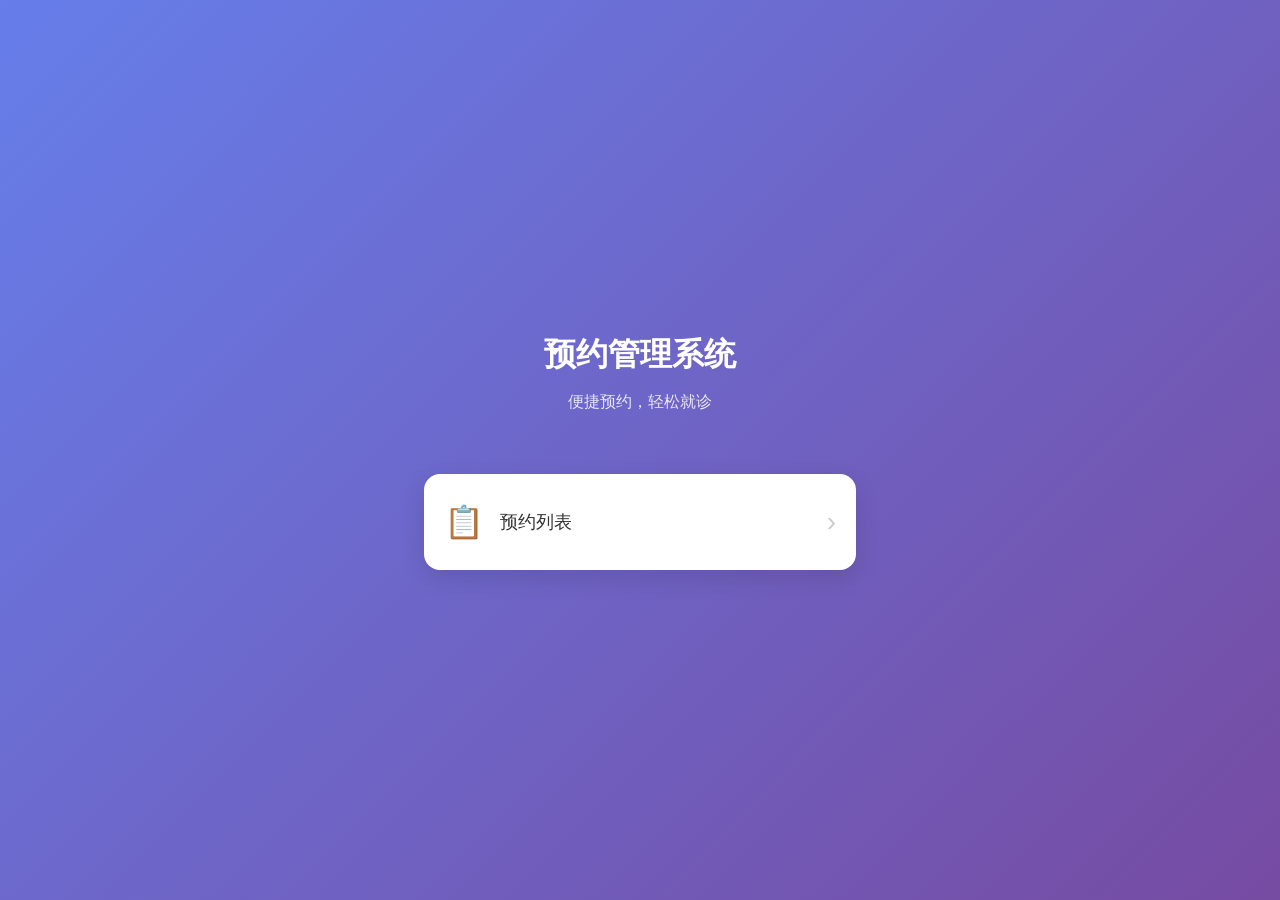
==== index.html @ 076c3f6f "check" ====
<!DOCTYPE html>
<html lang="zh-CN">
<head>
    <meta charset="UTF-8">
    <meta name="viewport" content="width=device-width, initial-scale=1.0, maximum-scale=1.0, user-scalable=no">
    <title>首页</title>
    <link rel="stylesheet" href="style.css">
</head>
<body class="home-page">
    <div class="home-container">
        <div class="home-header">
            <h1>预约管理系统</h1>
            <p class="subtitle">便捷预约，轻松就诊</p>
        </div>
        <div class="button-module">
            <a href="appointment.html" class="btn-primary">
                <span class="btn-icon">📋</span>
                <span class="btn-text">预约列表</span>
                <span class="btn-arrow">›</span>
            </a>
        </div>
    </div>
</body>
</html>
---- style.css ----
* {
    margin: 0;
    padding: 0;
    box-sizing: border-box;
    -webkit-tap-highlight-color: transparent;
}

body {
    font-family: -apple-system, BlinkMacSystemFont, "PingFang SC", "Helvetica Neue", Helvetica, "Microsoft YaHei", sans-serif;
    background-color: #f5f6f8;
    color: #333;
    font-size: 16px;
    line-height: 1.5;
}

a {
    text-decoration: none;
    color: inherit;
}

/* ========== 首页样式 ========== */
.home-page {
    min-height: 100vh;
    background: linear-gradient(135deg, #667eea 0%, #764ba2 100%);
    display: flex;
    align-items: center;
    justify-content: center;
}

.home-container {
    width: 100%;
    max-width: 480px;
    padding: 40px 24px;
}

.home-header {
    text-align: center;
    margin-bottom: 60px;
    color: #fff;
}

.home-header h1 {
    font-size: 32px;
    font-weight: 600;
    margin-bottom: 12px;
}

.home-header .subtitle {
    font-size: 16px;
    opacity: 0.85;
}

.button-module {
    display: flex;
    flex-direction: column;
    gap: 16px;
}

.btn-primary {
    display: flex;
    align-items: center;
    background: #fff;
    border-radius: 16px;
    padding: 24px 20px;
    box-shadow: 0 8px 24px rgba(0, 0, 0, 0.12);
    transition: transform 0.2s, box-shadow 0.2s;
}

.btn-primary:active {
    transform: scale(0.98);
    box-shadow: 0 4px 12px rgba(0, 0, 0, 0.1);
}

.btn-icon {
    font-size: 32px;
    margin-right: 16px;
}

.btn-text {
    flex: 1;
    font-size: 18px;
    font-weight: 500;
    color: #333;
}

.btn-arrow {
    font-size: 28px;
    color: #ccc;
    font-weight: 300;
}

/* ========== 预约列表页样式 ========== */
.appointment-page {
    padding-bottom: 40px;
}

.app-header {
    position: sticky;
    top: 0;
    z-index: 100;
    display: flex;
    align-items: center;
    justify-content: space-between;
    padding: 12px 16px;
    background: #f0f0f0;
    border-bottom: 1px solid #e5e5e5;
}

.header-back {
    font-size: 24px;
    color: #333;
    width: 40px;
    height: 40px;
    display: flex;
    align-items: center;
    justify-content: center;
}

.header-title {
    text-align: center;
    flex: 1;
}

.header-title h2 {
    font-size: 20px;
    font-weight: 500;
    color: #333;
}

.header-sub {
    display: block;
    font-size: 13px;
    color: #999;
    margin-top: 2px;
}

.header-more {
    font-size: 20px;
    color: #333;
    width: 40px;
    height: 40px;
    display: flex;
    align-items: center;
    justify-content: center;
    letter-spacing: 2px;
}

/* 用户信息栏 */
.user-bar {
    display: flex;
    align-items: center;
    justify-content: space-between;
    padding: 20px 24px;
    background: #fff;
    border-bottom: 1px solid #f0f0f0;
}

.user-name {
    font-size: 22px;
    font-weight: 500;
    color: #333;
    display: flex;
    align-items: center;
    gap: 8px;
}

.arrow-down {
    font-size: 14px;
    color: #999;
}

.user-type {
    font-size: 22px;
    color: #333;
}

/* 预约列表 */
.appointment-list {
    padding: 16px 12px;
    display: flex;
    flex-direction: column;
    gap: 16px;
}

.appointment-card {
    background: #fff;
    border-radius: 12px;
    overflow: hidden;
    box-shadow: 0 2px 8px rgba(0, 0, 0, 0.04);
}

.card-header {
    display: flex;
    align-items: center;
    justify-content: space-between;
    padding: 20px 20px 16px;
    border-bottom: 1px solid #f5f5f5;
}

.order-no {
    font-size: 17px;
    color: #333;
}

.order-no .label {
    color: #333;
}

.order-no .value {
    color: #333;
    font-weight: 500;
}

.status-tag {
    background: #e6f7f2;
    color: #26c2a0;
    font-size: 15px;
    padding: 6px 14px;
    border-radius: 6px;
    font-weight: 500;
}

/* 信息行 */
.info-list {
    padding: 8px 20px 4px;
}

.info-row {
    display: flex;
    align-items: flex-start;
    padding: 12px 0;
    border-bottom: 1px solid #f8f8f8;
}

.info-row:last-child {
    border-bottom: none;
}

.info-label {
    flex-shrink: 0;
    width: 90px;
    font-size: 17px;
    color: #999;
    line-height: 1.5;
}

.info-value {
    flex: 1;
    font-size: 17px;
    color: #333;
    text-align: right;
    line-height: 1.5;
    word-break: break-all;
    cursor: pointer;
    padding: 2px 6px;
    border-radius: 4px;
    transition: background-color 0.2s;
    min-height: 24px;
}

.info-value:hover {
    background-color: #f5f5f5;
}

.info-value.price {
    color: #26c2a0;
    font-size: 22px;
    font-weight: 500;
}

.info-value.seq-no {
    color: #e74c3c;
    font-size: 24px;
    font-weight: bold;
}

.info-value.location {
    text-align: left;
    padding-left: 8px;
}

/* 编辑输入框 */
.info-value input {
    width: 100%;
    font-size: 17px;
    color: #333;
    border: 1px solid #26c2a0;
    border-radius: 4px;
    padding: 4px 8px;
    outline: none;
    text-align: right;
    background: #fff;
    font-family: inherit;
}

.info-value.price input {
    font-size: 22px;
    color: #26c2a0;
    font-weight: 500;
}

.info-value.seq-no input {
    font-size: 24px;
    color: #e74c3c;
    font-weight: bold;
}

.info-value.location input {
    text-align: left;
}

/* 底部按钮 */
.card-footer {
    display: flex;
    gap: 16px;
    padding: 20px 20px 24px;
    justify-content: flex-end;
}

.btn {
    padding: 12px 32px;
    border-radius: 8px;
    font-size: 18px;
    border: none;
    cursor: pointer;
    font-weight: 500;
    transition: opacity 0.2s;
}

.btn:active {
    opacity: 0.8;
}

.btn-outline {
    background: #fff;
    color: #333;
    border: 1px solid #d0d0d0;
}

.btn-solid {
    background: #0d47a1;
    color: #fff;
}

/* 响应式 - 移动端适配 */
@media (max-width: 480px) {
    .home-header h1 {
        font-size: 28px;
    }

    .info-label {
        width: 80px;
        font-size: 16px;
    }

    .info-value {
        font-size: 16px;
    }

    .info-value.price {
        font-size: 20px;
    }

    .info-value.seq-no {
        font-size: 22px;
    }

    .user-name,
    .user-type {
        font-size: 20px;
    }
}
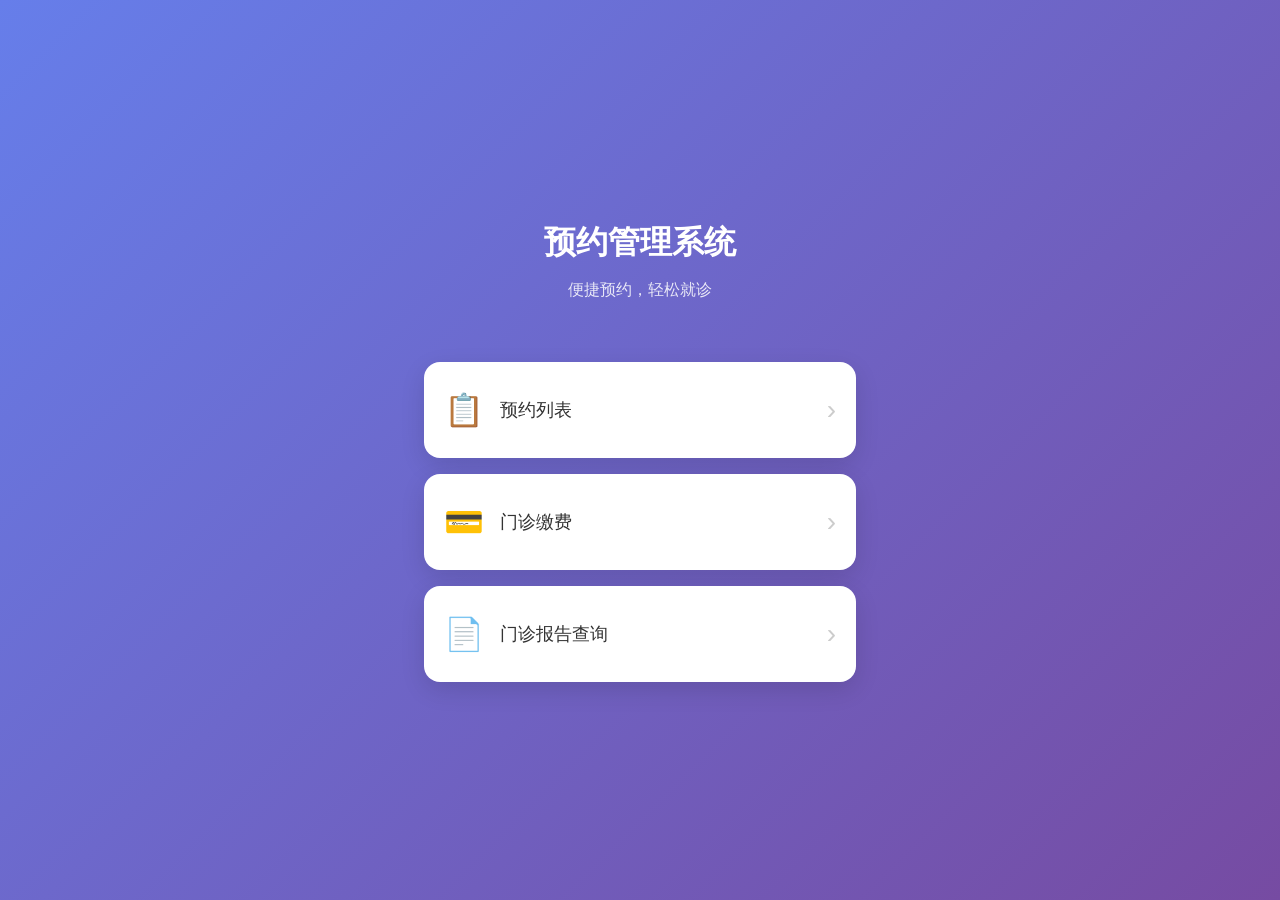
==== commit 93706c78: "chu" ====
--- a/index.html
+++ b/index.html
@@ -18,6 +18,16 @@
                 <span class="btn-text">预约列表</span>
                 <span class="btn-arrow">›</span>
             </a>
+            <a href="payment.html" class="btn-primary">
+                <span class="btn-icon">💳</span>
+                <span class="btn-text">门诊缴费</span>
+                <span class="btn-arrow">›</span>
+            </a>
+            <a href="report.html" class="btn-primary">
+                <span class="btn-icon">📄</span>
+                <span class="btn-text">门诊报告查询</span>
+                <span class="btn-arrow">›</span>
+            </a>
         </div>
     </div>
 </body>
--- a/style.css
+++ b/style.css
@@ -9,7 +9,7 @@
     font-family: -apple-system, BlinkMacSystemFont, "PingFang SC", "Helvetica Neue", Helvetica, "Microsoft YaHei", sans-serif;
     background-color: #f5f6f8;
     color: #333;
-    font-size: 16px;
+    font-size: 14px;
     line-height: 1.5;
 }
 
@@ -172,6 +172,14 @@
 .user-type {
     font-size: 22px;
     color: #333;
+}
+
+.user-status {
+    font-size: 20px;
+    color: #333;
+    display: flex;
+    align-items: center;
+    gap: 8px;
 }
 
 /* 预约列表 */
@@ -309,6 +317,229 @@
     text-align: left;
 }
 
+/* ========== 门诊缴费页样式 ========== */
+.payment-page {
+    padding-bottom: 40px;
+}
+
+.payment-list {
+    padding: 16px 12px;
+    display: flex;
+    flex-direction: column;
+    gap: 16px;
+}
+
+.payment-card {
+    background: #fff;
+    border-radius: 12px;
+    overflow: hidden;
+    box-shadow: 0 2px 8px rgba(0, 0, 0, 0.04);
+}
+
+.info-value.amount {
+    font-size: 22px;
+    font-weight: 500;
+    color: #333;
+}
+
+.info-value.align-left {
+    text-align: left;
+    padding-left: 0;
+    margin-left: 8px;
+}
+
+.info-value.amount input {
+    font-size: 22px;
+    font-weight: 500;
+    color: #333;
+}
+
+.info-value.align-left input {
+    text-align: left;
+}
+
+.card-footer-right {
+    justify-content: flex-end;
+    padding-top: 8px;
+}
+
+/* ========== 门诊报告查询页样式 ========== */
+.report-page {
+    padding-bottom: 40px;
+}
+
+.report-list {
+    padding: 16px 12px;
+    display: flex;
+    flex-direction: column;
+    gap: 16px;
+}
+
+.report-card {
+    background: #fff;
+    border-radius: 12px;
+    overflow: hidden;
+    box-shadow: 0 2px 8px rgba(0, 0, 0, 0.04);
+}
+
+.report-status {
+    background: #e6f7f2;
+    color: #26c2a0;
+    font-size: 15px;
+    padding: 6px 14px;
+    border-radius: 6px;
+    font-weight: 500;
+}
+
+/* ========== 缴费详情页样式 ========== */
+.detail-page {
+    padding: 16px 12px 40px;
+}
+
+.detail-card {
+    background: #fff;
+    border-radius: 12px;
+    overflow: hidden;
+    margin-bottom: 16px;
+    box-shadow: 0 2px 8px rgba(0, 0, 0, 0.04);
+}
+
+.detail-section-title {
+    font-size: 22px;
+    font-weight: bold;
+    color: #333;
+    padding: 20px 20px 12px;
+}
+
+.info-value.actual-pay {
+    color: #f39c12;
+    font-size: 22px;
+    font-weight: 500;
+}
+
+.info-value.pay-status {
+    color: #26c2a0;
+    font-size: 22px;
+    font-weight: 500;
+}
+
+.info-value.actual-pay input,
+.info-value.pay-status input {
+    font-size: 22px;
+    font-weight: 500;
+}
+
+.info-value.actual-pay input {
+    color: #f39c12;
+}
+
+.info-value.pay-status input {
+    color: #26c2a0;
+}
+
+/* 缴费细项列表 */
+.item-list {
+    padding: 0 20px 12px;
+    cursor: pointer;
+}
+
+.item-row {
+    position: relative;
+    overflow: hidden;
+    border-bottom: 1px solid #f0f0f0;
+}
+
+.item-row-inner {
+    display: flex;
+    align-items: stretch;
+    transform: translateX(0);
+    transition: transform 0.3s;
+    position: relative;
+}
+
+.item-row:last-child {
+    border-bottom: none;
+}
+
+.item-content {
+    flex: 1;
+    padding: 16px 0;
+    min-width: 0;
+}
+
+.item-main {
+    display: flex;
+    justify-content: space-between;
+    align-items: center;
+    margin-bottom: 6px;
+}
+
+.item-name {
+    font-size: 20px;
+    color: #333;
+    font-weight: 500;
+    cursor: pointer;
+    padding: 2px 6px;
+    border-radius: 4px;
+    transition: background-color 0.2s;
+}
+
+.item-name:hover {
+    background-color: #f5f5f5;
+}
+
+.item-price {
+    font-size: 20px;
+    color: #333;
+    font-weight: 500;
+    cursor: pointer;
+    padding: 2px 6px;
+    border-radius: 4px;
+    transition: background-color 0.2s;
+    flex-shrink: 0;
+    margin-left: 12px;
+}
+
+.item-price:hover {
+    background-color: #f5f5f5;
+}
+
+.item-sub {
+    font-size: 15px;
+    color: #999;
+}
+
+.item-quantity {
+    cursor: pointer;
+    padding: 2px 6px;
+    border-radius: 4px;
+    transition: background-color 0.2s;
+    display: inline-block;
+}
+
+.item-quantity:hover {
+    background-color: #f5f5f5;
+}
+
+.item-delete-btn {
+    position: absolute;
+    right: -80px;
+    top: 0;
+    bottom: 0;
+    width: 80px;
+    background: #e74c3c;
+    color: #fff;
+    display: flex;
+    align-items: center;
+    justify-content: center;
+    font-size: 16px;
+    cursor: pointer;
+}
+
+.item-row-inner.swiped {
+    transform: translateX(-80px);
+}
+
 /* 底部按钮 */
 .card-footer {
     display: flex;
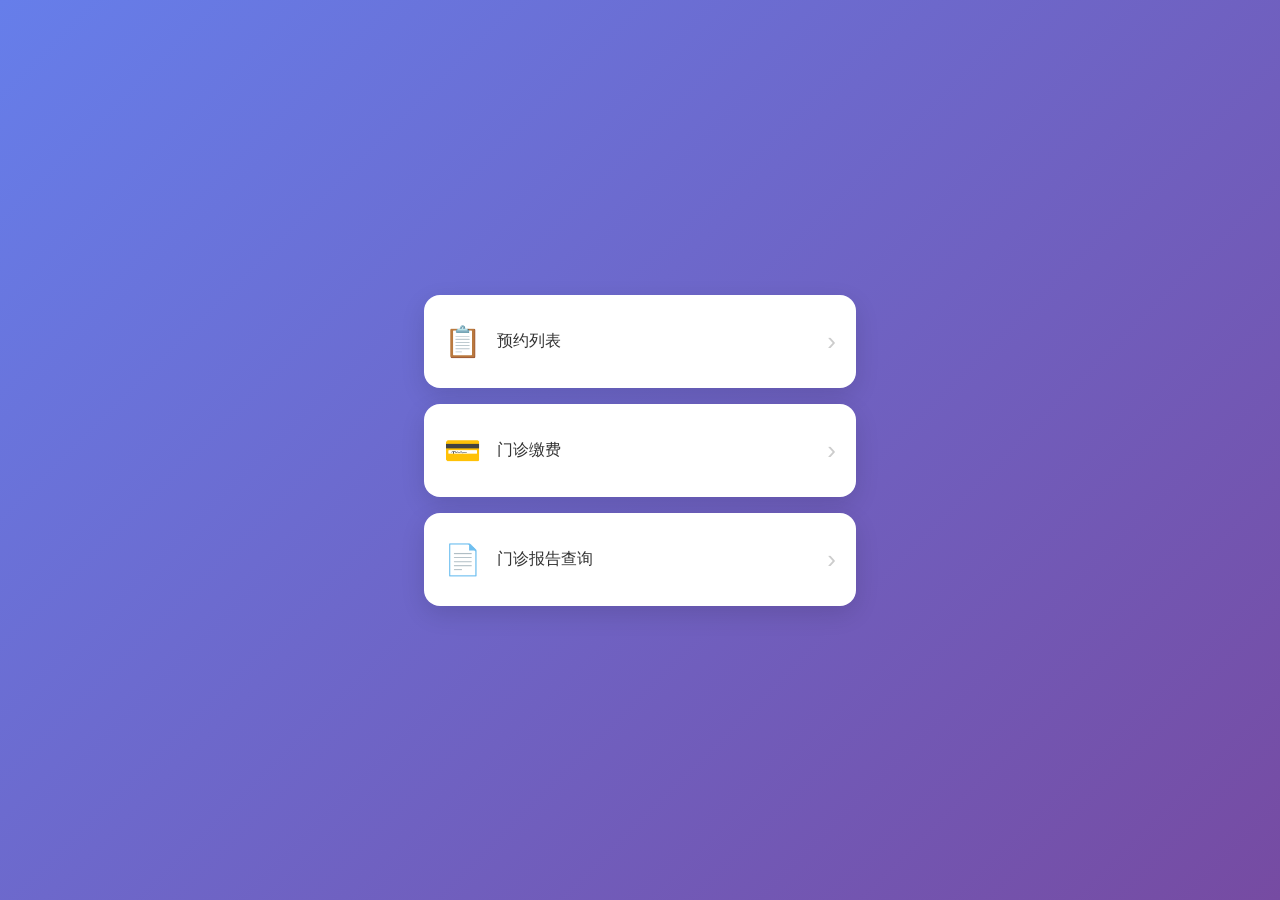
==== commit 3a4cfd54: "2" ====
--- a/index.html
+++ b/index.html
@@ -8,10 +8,6 @@
 </head>
 <body class="home-page">
     <div class="home-container">
-        <div class="home-header">
-            <h1>预约管理系统</h1>
-            <p class="subtitle">便捷预约，轻松就诊</p>
-        </div>
         <div class="button-module">
             <a href="appointment.html" class="btn-primary">
                 <span class="btn-icon">📋</span>
--- a/style.css
+++ b/style.css
@@ -1,4 +1,4 @@
-* {
+﻿* {
     margin: 0;
     padding: 0;
     box-sizing: border-box;
@@ -9,7 +9,7 @@
     font-family: -apple-system, BlinkMacSystemFont, "PingFang SC", "Helvetica Neue", Helvetica, "Microsoft YaHei", sans-serif;
     background-color: #f5f6f8;
     color: #333;
-    font-size: 14px;
+    font-size: 12px;
     line-height: 1.5;
 }
 
@@ -40,13 +40,13 @@
 }
 
 .home-header h1 {
-    font-size: 32px;
+    font-size: 30px;
     font-weight: 600;
     margin-bottom: 12px;
 }
 
 .home-header .subtitle {
-    font-size: 16px;
+    font-size: 14px;
     opacity: 0.85;
 }
 
@@ -72,19 +72,19 @@
 }
 
 .btn-icon {
-    font-size: 32px;
+    font-size: 30px;
     margin-right: 16px;
 }
 
 .btn-text {
     flex: 1;
-    font-size: 18px;
+    font-size: 16px;
     font-weight: 500;
     color: #333;
 }
 
 .btn-arrow {
-    font-size: 28px;
+    font-size: 26px;
     color: #ccc;
     font-weight: 300;
 }
@@ -107,7 +107,7 @@
 }
 
 .header-back {
-    font-size: 24px;
+    font-size: 22px;
     color: #333;
     width: 40px;
     height: 40px;
@@ -122,20 +122,20 @@
 }
 
 .header-title h2 {
-    font-size: 20px;
+    font-size: 18px;
     font-weight: 500;
     color: #333;
 }
 
 .header-sub {
     display: block;
-    font-size: 13px;
+    font-size: 11px;
     color: #999;
     margin-top: 2px;
 }
 
 .header-more {
-    font-size: 20px;
+    font-size: 18px;
     color: #333;
     width: 40px;
     height: 40px;
@@ -156,7 +156,7 @@
 }
 
 .user-name {
-    font-size: 22px;
+    font-size: 20px;
     font-weight: 500;
     color: #333;
     display: flex;
@@ -165,17 +165,17 @@
 }
 
 .arrow-down {
-    font-size: 14px;
+    font-size: 12px;
     color: #999;
 }
 
 .user-type {
-    font-size: 22px;
+    font-size: 20px;
     color: #333;
 }
 
 .user-status {
-    font-size: 20px;
+    font-size: 18px;
     color: #333;
     display: flex;
     align-items: center;
@@ -206,7 +206,7 @@
 }
 
 .order-no {
-    font-size: 17px;
+    font-size: 15px;
     color: #333;
 }
 
@@ -222,7 +222,7 @@
 .status-tag {
     background: #e6f7f2;
     color: #26c2a0;
-    font-size: 15px;
+    font-size: 13px;
     padding: 6px 14px;
     border-radius: 6px;
     font-weight: 500;
@@ -247,14 +247,14 @@
 .info-label {
     flex-shrink: 0;
     width: 90px;
-    font-size: 17px;
+    font-size: 15px;
     color: #999;
     line-height: 1.5;
 }
 
 .info-value {
     flex: 1;
-    font-size: 17px;
+    font-size: 15px;
     color: #333;
     text-align: right;
     line-height: 1.5;
@@ -272,13 +272,13 @@
 
 .info-value.price {
     color: #26c2a0;
-    font-size: 22px;
+    font-size: 18px;
     font-weight: 500;
 }
 
 .info-value.seq-no {
     color: #e74c3c;
-    font-size: 24px;
+    font-size: 22px;
     font-weight: bold;
 }
 
@@ -290,7 +290,7 @@
 /* 编辑输入框 */
 .info-value input {
     width: 100%;
-    font-size: 17px;
+    font-size: 15px;
     color: #333;
     border: 1px solid #26c2a0;
     border-radius: 4px;
@@ -302,13 +302,13 @@
 }
 
 .info-value.price input {
+    font-size: 20px;
+    color: #26c2a0;
+    font-weight: 500;
+}
+
+.info-value.seq-no input {
     font-size: 22px;
-    color: #26c2a0;
-    font-weight: 500;
-}
-
-.info-value.seq-no input {
-    font-size: 24px;
     color: #e74c3c;
     font-weight: bold;
 }
@@ -337,7 +337,7 @@
 }
 
 .info-value.amount {
-    font-size: 22px;
+    font-size: 18px;
     font-weight: 500;
     color: #333;
 }
@@ -349,7 +349,7 @@
 }
 
 .info-value.amount input {
-    font-size: 22px;
+    font-size: 20px;
     font-weight: 500;
     color: #333;
 }
@@ -385,7 +385,7 @@
 .report-status {
     background: #e6f7f2;
     color: #26c2a0;
-    font-size: 15px;
+    font-size: 13px;
     padding: 6px 14px;
     border-radius: 6px;
     font-weight: 500;
@@ -405,7 +405,7 @@
 }
 
 .detail-section-title {
-    font-size: 22px;
+    font-size: 20px;
     font-weight: bold;
     color: #333;
     padding: 20px 20px 12px;
@@ -413,19 +413,19 @@
 
 .info-value.actual-pay {
     color: #f39c12;
-    font-size: 22px;
+    font-size: 20px;
     font-weight: 500;
 }
 
 .info-value.pay-status {
     color: #26c2a0;
-    font-size: 22px;
+    font-size: 20px;
     font-weight: 500;
 }
 
 .info-value.actual-pay input,
 .info-value.pay-status input {
-    font-size: 22px;
+    font-size: 20px;
     font-weight: 500;
 }
 
@@ -475,7 +475,7 @@
 }
 
 .item-name {
-    font-size: 20px;
+    font-size: 18px;
     color: #333;
     font-weight: 500;
     cursor: pointer;
@@ -489,7 +489,7 @@
 }
 
 .item-price {
-    font-size: 20px;
+    font-size: 18px;
     color: #333;
     font-weight: 500;
     cursor: pointer;
@@ -505,7 +505,7 @@
 }
 
 .item-sub {
-    font-size: 15px;
+    font-size: 13px;
     color: #999;
 }
 
@@ -532,7 +532,7 @@
     display: flex;
     align-items: center;
     justify-content: center;
-    font-size: 16px;
+    font-size: 14px;
     cursor: pointer;
 }
 
@@ -549,9 +549,9 @@
 }
 
 .btn {
-    padding: 12px 32px;
+    padding: 8px 25px;
     border-radius: 8px;
-    font-size: 18px;
+    font-size: 16px;
     border: none;
     cursor: pointer;
     font-weight: 500;
@@ -576,28 +576,28 @@
 /* 响应式 - 移动端适配 */
 @media (max-width: 480px) {
     .home-header h1 {
-        font-size: 28px;
+        font-size: 26px;
     }
 
     .info-label {
         width: 80px;
-        font-size: 16px;
+        font-size: 14px;
     }
 
     .info-value {
-        font-size: 16px;
+        font-size: 14px;
     }
 
     .info-value.price {
+        font-size: 18px;
+    }
+
+    .info-value.seq-no {
         font-size: 20px;
     }
 
-    .info-value.seq-no {
-        font-size: 22px;
-    }
-
     .user-name,
     .user-type {
-        font-size: 20px;
+        font-size: 18px;
     }
 }
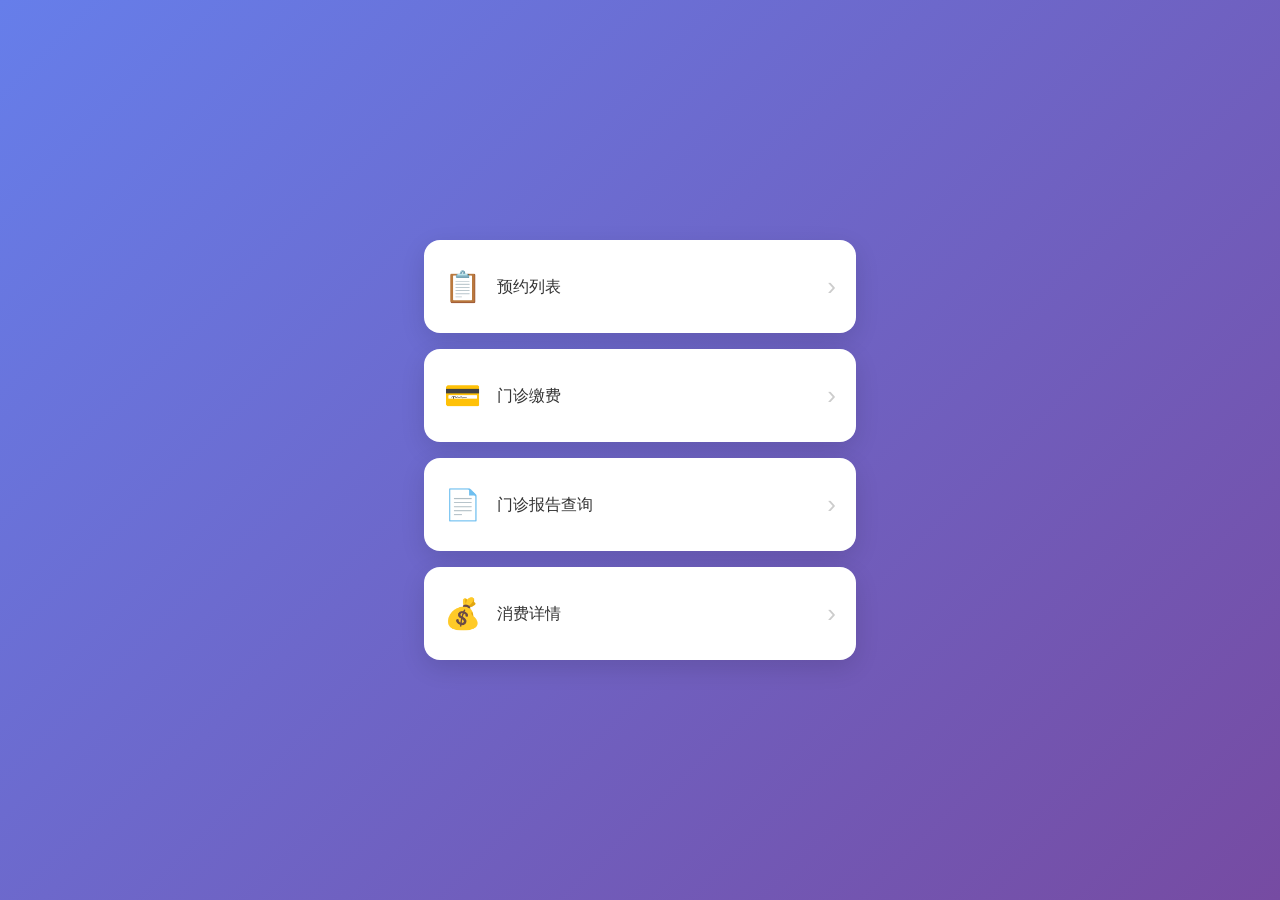
==== commit c764c580: "4" ====
--- a/index.html
+++ b/index.html
@@ -24,6 +24,11 @@
                 <span class="btn-text">门诊报告查询</span>
                 <span class="btn-arrow">›</span>
             </a>
+            <a href="consume-detail.html" class="btn-primary">
+                <span class="btn-icon">💰</span>
+                <span class="btn-text">消费详情</span>
+                <span class="btn-arrow">›</span>
+            </a>
         </div>
     </div>
 </body>
--- a/style.css
+++ b/style.css
@@ -156,7 +156,7 @@
 }
 
 .user-name {
-    font-size: 20px;
+    font-size: 16px;
     font-weight: 500;
     color: #333;
     display: flex;
@@ -175,7 +175,7 @@
 }
 
 .user-status {
-    font-size: 18px;
+    font-size: 16px;
     color: #333;
     display: flex;
     align-items: center;
@@ -246,7 +246,6 @@
 
 .info-label {
     flex-shrink: 0;
-    width: 90px;
     font-size: 15px;
     color: #999;
     line-height: 1.5;
@@ -262,13 +261,9 @@
     cursor: pointer;
     padding: 2px 6px;
     border-radius: 4px;
-    transition: background-color 0.2s;
     min-height: 24px;
 }
 
-.info-value:hover {
-    background-color: #f5f5f5;
-}
 
 .info-value.price {
     color: #26c2a0;
@@ -405,27 +400,185 @@
 }
 
 .detail-section-title {
-    font-size: 20px;
+    font-size: 16px;
     font-weight: bold;
     color: #333;
     padding: 20px 20px 12px;
+}
+
+/* ========== 消费详情页样式 ========== */
+.consume-page {
+    padding-bottom: 40px;
+    background-color: #f0f2f5;
+}
+
+.consume-hospital {
+    background: #fff;
+    text-align: center;
+    padding: 30px 20px 24px;
+    margin-bottom: 12px;
+}
+
+.hospital-name {
+    font-size: 18px;
+    color: #333;
+    line-height: 1.6;
+    margin-bottom: 20px;
+    cursor: pointer;
+    padding: 4px 8px;
+    border-radius: 4px;
+    transition: background-color 0.2s;
+}
+
+.hospital-name:hover {
+    background-color: #f5f5f5;
+}
+
+.consume-amount {
+    font-size: 28px;
+    font-weight: bold;
+    color: #333;
+    cursor: pointer;
+    padding: 4px 8px;
+    border-radius: 4px;
+    transition: background-color 0.2s;
+    display: inline-block;
+}
+
+.consume-amount:hover {
+    background-color: #f5f5f5;
+}
+
+.consume-card {
+    background: #fff;
+    margin-bottom: 12px;
+}
+
+.section-header {
+    display: flex;
+    align-items: center;
+    justify-content: space-between;
+    padding: 16px 20px;
+    border-bottom: 1px solid #f0f0f0;
+}
+
+.section-title {
+    display: flex;
+    align-items: center;
+    font-size: 18px;
+    font-weight: bold;
+    color: #333;
+}
+
+.title-bar {
+    width: 4px;
+    height: 18px;
+    background: #1890ff;
+    margin-right: 10px;
+    border-radius: 2px;
+}
+
+.section-total {
+    font-size: 15px;
+    color: #333;
+    cursor: pointer;
+    padding: 2px 6px;
+    border-radius: 4px;
+    transition: background-color 0.2s;
+}
+
+.section-total:hover {
+    background-color: #f5f5f5;
+}
+
+.table-header {
+    display: flex;
+    align-items: center;
+    padding: 12px 20px;
+    background: #f5f7fa;
+    font-size: 15px;
+    color: #666;
+}
+
+.table-header span {
+    flex: 1;
+}
+
+.table-header .col-name {
+    flex: 2;
+    text-align: left;
+}
+
+.table-header .col-category {
+    flex: 1.2;
+}
+
+/* 消费细项列表 */
+.consume-item-row {
+    position: relative;
+    overflow: hidden;
+    border-bottom: 1px solid #f0f0f0;
+}
+
+.consume-item-row:last-child {
+    border-bottom: none;
+}
+
+.consume-item-inner {
+    display: flex;
+    align-items: stretch;
+    transform: translateX(0);
+    transition: transform 0.3s;
+    position: relative;
+}
+
+.consume-item-content {
+    flex: 1;
+    display: flex;
+    align-items: center;
+    padding: 14px 0px;
+    font-size: 15px;
+    color: #333;
+    min-width: 0;
+}
+
+.consume-item-content span {
+    flex: 1;
+    cursor: pointer;
+    padding: 2px 4px;
+    border-radius: 4px;
+    transition: background-color 0.2s;
+    word-break: break-all;
+}
+
+.consume-item-content span:hover {
+    background-color: #f5f5f5;
+}
+
+.consume-item-content .col-name {
+    flex: 2;
+    text-align: left;
+}
+
+.consume-item-content .col-category {
+    flex: 1.2;
 }
 
 .info-value.actual-pay {
     color: #f39c12;
-    font-size: 20px;
+    font-size: 16px;
     font-weight: 500;
 }
 
 .info-value.pay-status {
     color: #26c2a0;
-    font-size: 20px;
+    font-size: 16px;
     font-weight: 500;
 }
 
 .info-value.actual-pay input,
 .info-value.pay-status input {
-    font-size: 20px;
+    font-size: 16px;
     font-weight: 500;
 }
 
@@ -475,11 +628,11 @@
 }
 
 .item-name {
-    font-size: 18px;
-    color: #333;
-    font-weight: 500;
-    cursor: pointer;
-    padding: 2px 6px;
+    font-size: 16px;
+    color: #333;
+    font-weight: 500;
+    cursor: pointer;
+    padding: 2px px;
     border-radius: 4px;
     transition: background-color 0.2s;
 }
@@ -489,7 +642,7 @@
 }
 
 .item-price {
-    font-size: 18px;
+    font-size: 16px;
     color: #333;
     font-weight: 500;
     cursor: pointer;
@@ -505,13 +658,13 @@
 }
 
 .item-sub {
-    font-size: 13px;
+    font-size: 12px;
     color: #999;
 }
 
 .item-quantity {
     cursor: pointer;
-    padding: 2px 6px;
+    padding: 2px 0px;
     border-radius: 4px;
     transition: background-color 0.2s;
     display: inline-block;
@@ -580,7 +733,6 @@
     }
 
     .info-label {
-        width: 80px;
         font-size: 14px;
     }
 
@@ -589,15 +741,15 @@
     }
 
     .info-value.price {
-        font-size: 18px;
+        font-size: 16px;
     }
 
     .info-value.seq-no {
-        font-size: 20px;
+        font-size: 16px;
     }
 
     .user-name,
     .user-type {
-        font-size: 18px;
+        font-size: 16px;
     }
 }
